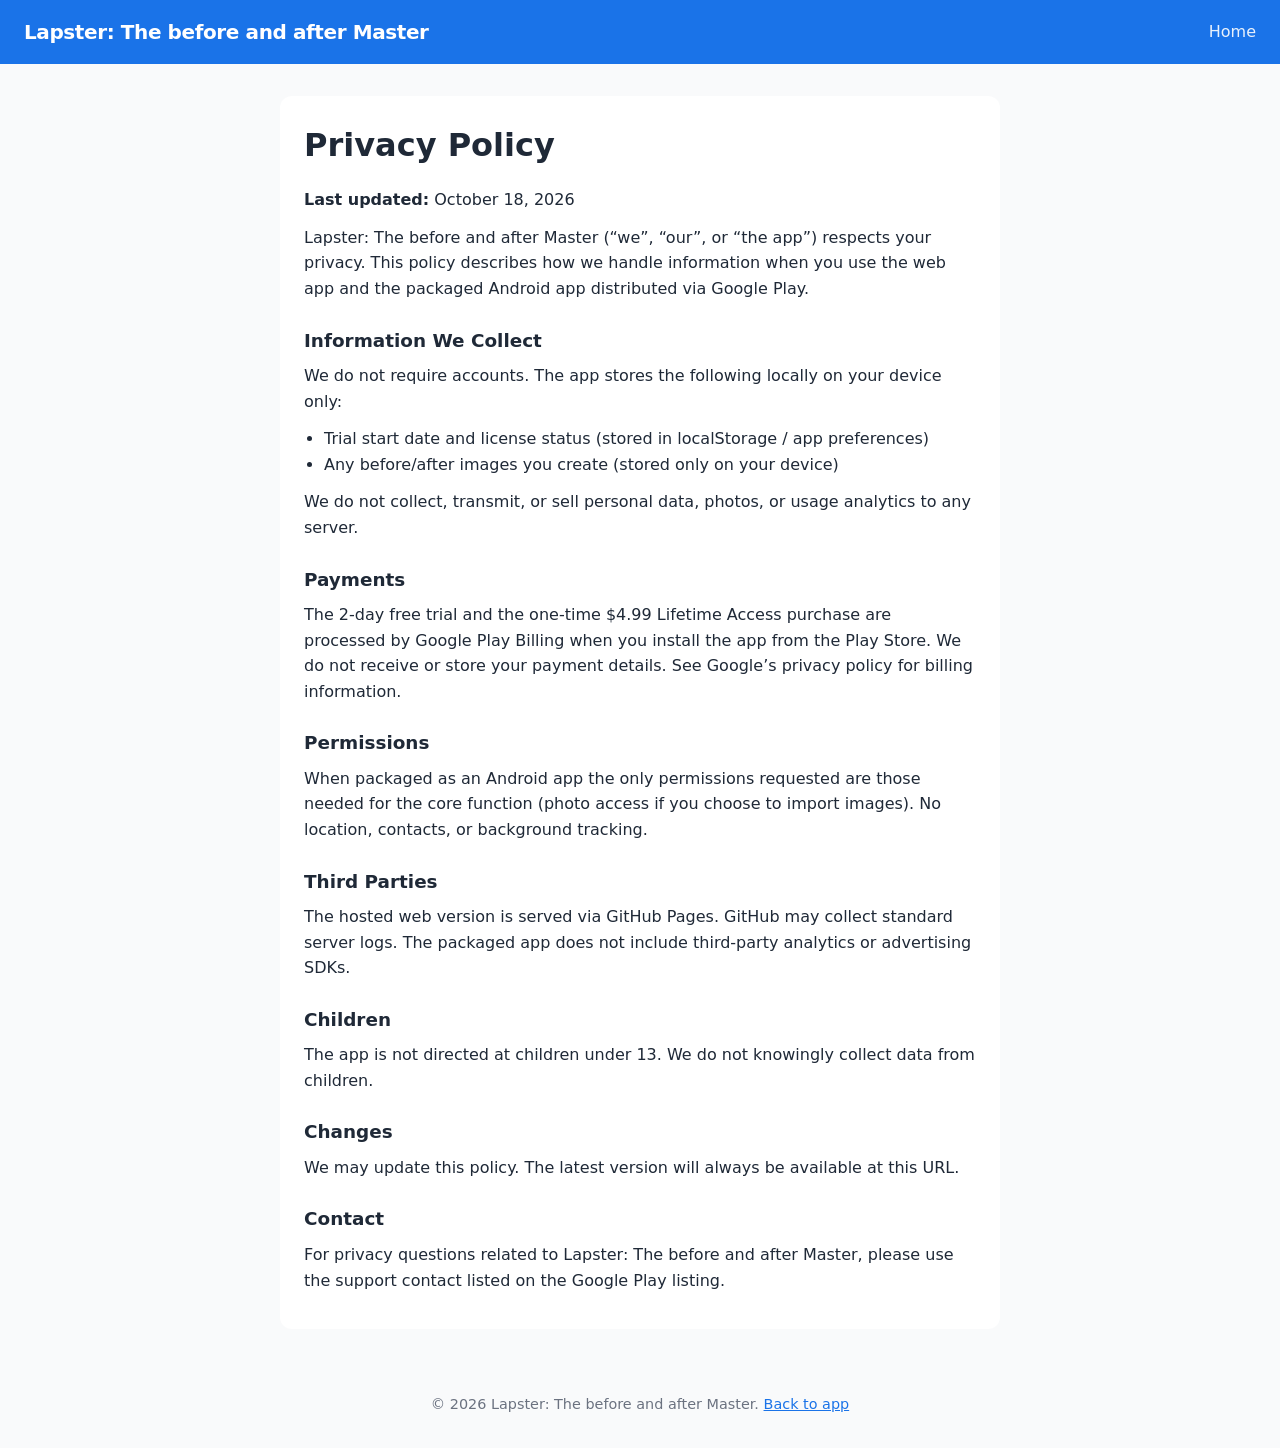
==== privacy.html @ d9085c8d "Initial Lapster: The before and after Master — 2-day trial, .99 lifetime, PWA ready" ====
<!DOCTYPE html>
<html lang="en">
<head>
  <meta charset="UTF-8">
  <meta name="viewport" content="width=device-width, initial-scale=1.0">
  <title>Privacy Policy — Lapster: The before and after Master</title>
  <link rel="stylesheet" href="styles.css">
  <style>
    .privacy { max-width: 720px; margin: 2rem auto; padding: 1.5rem; background: white; border-radius: 12px; }
    .privacy h1 { margin-bottom: 1rem; }
    .privacy h2 { margin: 1.5rem 0 0.5rem; font-size: 1.15rem; }
    .privacy p, .privacy ul { margin-bottom: 0.75rem; }
    .privacy ul { padding-left: 1.25rem; }
  </style>
</head>
<body>
  <header class="header">
    <div class="wordmark">Lapster: The before and after Master</div>
    <nav>
      <a href="index.html">Home</a>
    </nav>
  </header>
  <main class="privacy">
    <h1>Privacy Policy</h1>
    <p><strong>Last updated:</strong> October 18, 2026</p>
    <p>Lapster: The before and after Master (“we”, “our”, or “the app”) respects your privacy. This policy describes how we handle information when you use the web app and the packaged Android app distributed via Google Play.</p>

    <h2>Information We Collect</h2>
    <p>We do not require accounts. The app stores the following locally on your device only:</p>
    <ul>
      <li>Trial start date and license status (stored in localStorage / app preferences)</li>
      <li>Any before/after images you create (stored only on your device)</li>
    </ul>
    <p>We do not collect, transmit, or sell personal data, photos, or usage analytics to any server.</p>

    <h2>Payments</h2>
    <p>The 2-day free trial and the one-time $4.99 Lifetime Access purchase are processed by Google Play Billing when you install the app from the Play Store. We do not receive or store your payment details. See Google’s privacy policy for billing information.</p>

    <h2>Permissions</h2>
    <p>When packaged as an Android app the only permissions requested are those needed for the core function (photo access if you choose to import images). No location, contacts, or background tracking.</p>

    <h2>Third Parties</h2>
    <p>The hosted web version is served via GitHub Pages. GitHub may collect standard server logs. The packaged app does not include third-party analytics or advertising SDKs.</p>

    <h2>Children</h2>
    <p>The app is not directed at children under 13. We do not knowingly collect data from children.</p>

    <h2>Changes</h2>
    <p>We may update this policy. The latest version will always be available at this URL.</p>

    <h2>Contact</h2>
    <p>For privacy questions related to Lapster: The before and after Master, please use the support contact listed on the Google Play listing.</p>
  </main>
  <footer>
    <p>&copy; 2026 Lapster: The before and after Master. <a href="index.html">Back to app</a></p>
  </footer>
</body>
</html>
---- styles.css ----
* { box-sizing: border-box; margin: 0; padding: 0; }
body { font-family: system-ui, -apple-system, Segoe UI, Roboto, sans-serif; line-height: 1.6; color: #1f2937; background: #f9fafb; }
.header { background: #1a73e8; color: white; padding: 1rem 1.5rem; display: flex; justify-content: space-between; align-items: center; position: sticky; top: 0; z-index: 10; }
.wordmark { font-weight: 700; font-size: 1.25rem; letter-spacing: -0.02em; }
.header nav a { color: white; margin-left: 1.25rem; text-decoration: none; opacity: 0.9; }
.header nav a:hover { opacity: 1; }
.hero { text-align: center; padding: 3rem 1.5rem; background: linear-gradient(180deg, #e8f0fe 0%, #f9fafb 100%); }
.hero h1 { font-size: 2.25rem; margin-bottom: 0.75rem; color: #1a73e8; }
.tagline { font-size: 1.15rem; max-width: 640px; margin: 0 auto 1.5rem; color: #374151; }
.cta .btn { margin: 0.5rem; }
.trial-note { font-size: 0.9rem; color: #6b7280; margin-top: 0.5rem; }
.btn { display: inline-block; padding: 0.75rem 1.5rem; border-radius: 8px; font-weight: 600; text-decoration: none; border: none; cursor: pointer; font-size: 1rem; }
.btn.primary { background: #1a73e8; color: white; }
.btn.primary:hover { background: #1557b0; }
.btn.secondary { background: #e5e7eb; color: #1f2937; }
.demo-slider { max-width: 480px; margin: 2rem auto; }
.ba-container { position: relative; width: 100%; height: 320px; overflow: hidden; border-radius: 12px; box-shadow: 0 10px 25px rgba(0,0,0,0.1); }
.ba-img { position: absolute; top: 0; left: 0; width: 100%; height: 100%; object-fit: cover; }
.ba-img.after { clip-path: inset(0 50% 0 0); }
.slider-handle { position: absolute; top: 0; bottom: 0; left: 50%; width: 4px; background: white; cursor: ew-resize; box-shadow: 0 0 0 2px #1a73e8; }
.labels { display: flex; justify-content: space-between; margin-top: 0.5rem; font-size: 0.85rem; font-weight: 600; color: #6b7280; }
.features, .pricing, .paywall { padding: 3rem 1.5rem; max-width: 960px; margin: 0 auto; }
.features h2, .pricing h2, .paywall h2 { text-align: center; margin-bottom: 1.5rem; }
.grid { display: grid; grid-template-columns: repeat(auto-fit, minmax(220px, 1fr)); gap: 1.25rem; }
.card { background: white; padding: 1.25rem; border-radius: 10px; box-shadow: 0 1px 3px rgba(0,0,0,0.08); }
.price-card { background: white; max-width: 420px; margin: 0 auto; padding: 2rem; border-radius: 12px; box-shadow: 0 4px 20px rgba(0,0,0,0.08); text-align: center; }
.price { font-size: 3rem; font-weight: 700; color: #1a73e8; margin: 0.5rem 0; }
.price-card ul { list-style: none; margin: 1rem 0; text-align: left; }
.price-card li { padding: 0.4rem 0; border-bottom: 1px solid #f3f4f6; }
.paywall { background: white; border-radius: 12px; box-shadow: 0 4px 20px rgba(0,0,0,0.08); }
.status { text-align: center; margin-bottom: 1rem; font-weight: 600; min-height: 1.5rem; }
.offer { text-align: center; }
.small { font-size: 0.8rem; color: #6b7280; text-align: center; margin-top: 1rem; }
footer { text-align: center; padding: 2rem; color: #6b7280; font-size: 0.9rem; }
footer a { color: #1a73e8; }
@media (max-width: 600px) {
  .hero h1 { font-size: 1.75rem; }
  .header { flex-direction: column; gap: 0.5rem; }
}
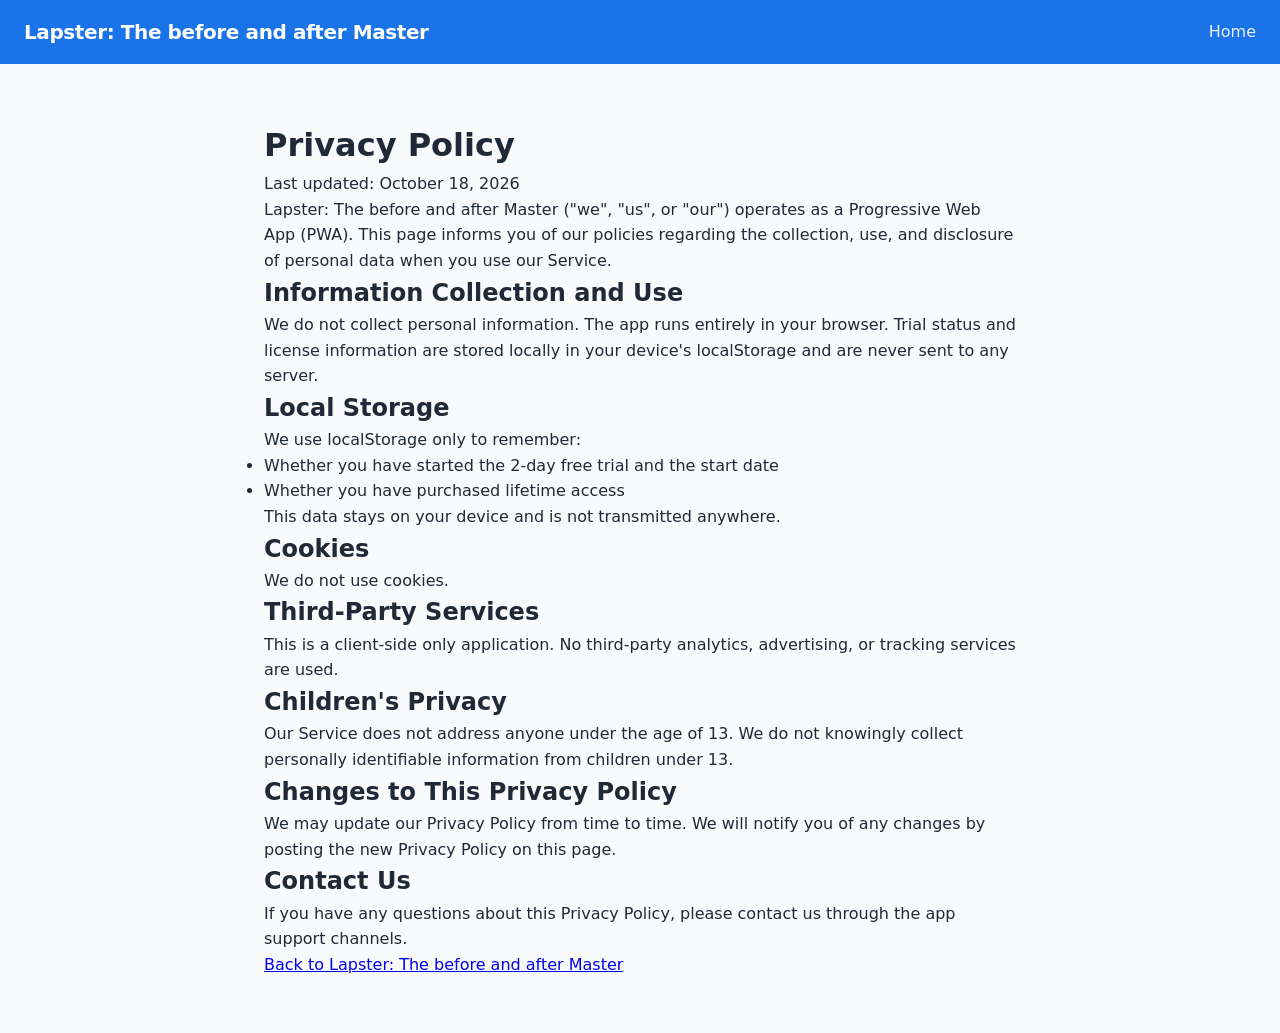
==== commit 49a86205: "Update: consistent 2-day trial, $4.99 lifetime, new before/after images and icons, complete PWA" ====
--- a/privacy.html
+++ b/privacy.html
@@ -3,15 +3,8 @@
 <head>
   <meta charset="UTF-8">
   <meta name="viewport" content="width=device-width, initial-scale=1.0">
-  <title>Privacy Policy — Lapster: The before and after Master</title>
+  <title>Privacy Policy - Lapster: The before and after Master</title>
   <link rel="stylesheet" href="styles.css">
-  <style>
-    .privacy { max-width: 720px; margin: 2rem auto; padding: 1.5rem; background: white; border-radius: 12px; }
-    .privacy h1 { margin-bottom: 1rem; }
-    .privacy h2 { margin: 1.5rem 0 0.5rem; font-size: 1.15rem; }
-    .privacy p, .privacy ul { margin-bottom: 0.75rem; }
-    .privacy ul { padding-left: 1.25rem; }
-  </style>
 </head>
 <body>
   <header class="header">
@@ -20,39 +13,30 @@
       <a href="index.html">Home</a>
     </nav>
   </header>
-  <main class="privacy">
+  <main style="max-width: 800px; margin: 2rem auto; padding: 1.5rem;">
     <h1>Privacy Policy</h1>
-    <p><strong>Last updated:</strong> October 18, 2026</p>
-    <p>Lapster: The before and after Master (“we”, “our”, or “the app”) respects your privacy. This policy describes how we handle information when you use the web app and the packaged Android app distributed via Google Play.</p>
-
-    <h2>Information We Collect</h2>
-    <p>We do not require accounts. The app stores the following locally on your device only:</p>
+    <p>Last updated: October 18, 2026</p>
+    <p>Lapster: The before and after Master ("we", "us", or "our") operates as a Progressive Web App (PWA). This page informs you of our policies regarding the collection, use, and disclosure of personal data when you use our Service.</p>
+    <h2>Information Collection and Use</h2>
+    <p>We do not collect personal information. The app runs entirely in your browser. Trial status and license information are stored locally in your device's localStorage and are never sent to any server.</p>
+    <h2>Local Storage</h2>
+    <p>We use localStorage only to remember:</p>
     <ul>
-      <li>Trial start date and license status (stored in localStorage / app preferences)</li>
-      <li>Any before/after images you create (stored only on your device)</li>
+      <li>Whether you have started the 2-day free trial and the start date</li>
+      <li>Whether you have purchased lifetime access</li>
     </ul>
-    <p>We do not collect, transmit, or sell personal data, photos, or usage analytics to any server.</p>
-
-    <h2>Payments</h2>
-    <p>The 2-day free trial and the one-time $4.99 Lifetime Access purchase are processed by Google Play Billing when you install the app from the Play Store. We do not receive or store your payment details. See Google’s privacy policy for billing information.</p>
-
-    <h2>Permissions</h2>
-    <p>When packaged as an Android app the only permissions requested are those needed for the core function (photo access if you choose to import images). No location, contacts, or background tracking.</p>
-
-    <h2>Third Parties</h2>
-    <p>The hosted web version is served via GitHub Pages. GitHub may collect standard server logs. The packaged app does not include third-party analytics or advertising SDKs.</p>
-
-    <h2>Children</h2>
-    <p>The app is not directed at children under 13. We do not knowingly collect data from children.</p>
-
-    <h2>Changes</h2>
-    <p>We may update this policy. The latest version will always be available at this URL.</p>
-
-    <h2>Contact</h2>
-    <p>For privacy questions related to Lapster: The before and after Master, please use the support contact listed on the Google Play listing.</p>
+    <p>This data stays on your device and is not transmitted anywhere.</p>
+    <h2>Cookies</h2>
+    <p>We do not use cookies.</p>
+    <h2>Third-Party Services</h2>
+    <p>This is a client-side only application. No third-party analytics, advertising, or tracking services are used.</p>
+    <h2>Children's Privacy</h2>
+    <p>Our Service does not address anyone under the age of 13. We do not knowingly collect personally identifiable information from children under 13.</p>
+    <h2>Changes to This Privacy Policy</h2>
+    <p>We may update our Privacy Policy from time to time. We will notify you of any changes by posting the new Privacy Policy on this page.</p>
+    <h2>Contact Us</h2>
+    <p>If you have any questions about this Privacy Policy, please contact us through the app support channels.</p>
+    <p><a href="index.html">Back to Lapster: The before and after Master</a></p>
   </main>
-  <footer>
-    <p>&copy; 2026 Lapster: The before and after Master. <a href="index.html">Back to app</a></p>
-  </footer>
 </body>
 </html>
